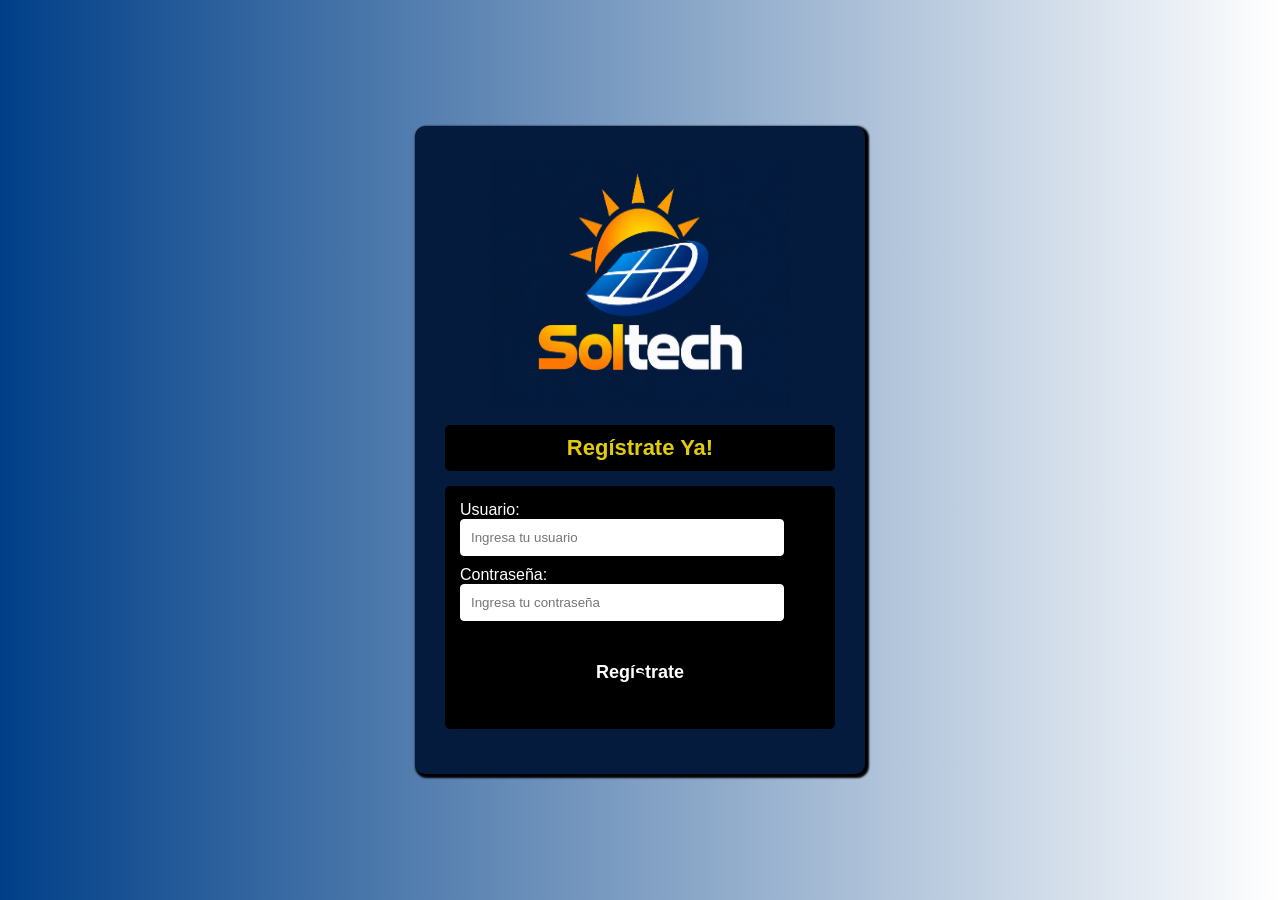
==== index.html @ 058e8386 "archivo renombrado" ====
<!DOCTYPE html>
<html lang="es">

<head>
    <meta charset="UTF-8">
    <meta name="viewport" content="width=device-width, initial-scale=1.0">
    <title>Registro</title>
    <link rel="stylesheet" href="estilos.css">
    <script src="codigo.js"></script>
</head>

<body>
    <div class="caja_principal">
        <div id="div1" class="visible">
            <div class="Caja">
                <div class="Caja2">
                    <div class="Caja2_div1">
                        <img src="img/Logo-Solari.png" alt="Logo del colegio" width="300px" height="250px">
                    </div>

                    <div class="Caja2_div2">
                        <p>Regístrate Ya!</p>
                    </div>

                    <div class="Caja2_div3">
                        <div class="campo">
                            <label for="usuario"><p>Usuario:</p></label>
                            <div class="caja_1">
                                <input type="text" id="usuario" name="usuario" placeholder="Ingresa tu usuario">
                            </div>
                        </div>

                        <div class="campo">
                            <label for="password"><p>Contraseña:</p></label>
                            <div class="caja_1">
                                <input type="password" id="password" name="password"
                                    placeholder="Ingresa tu contraseña">
                            </div>
                        </div>

                        <div class="Caja2_div4">
                            <button type="button" class="boton" onclick="mostrar('div2')"><a href="#"
                                    onclick="Inicio()"><p>Regístrate</p></a></button>
                        </div>
                    </div>
                </div>
            </div>
        </div>


        <div class="caja_principal1">
            <div id="div2" class="oculto">
                <div class="caja1">
                    <div class="Caja2">
                        <div class="Caja2_div1">
                            <img src="img/Logo-Solari.png" alt="Logo del colegio" width="300px" height="250px">
                        </div>

                        <div class="Caja2_div2">
                            <p>Iniciar Sesión</p>
                        </div>

                        <div class="Caja2_div3">
                            <div class="campo">
                                <label for="usuario_login"><p>Usuario:</p></label>
                                <div class="caja_1">
                                    <input type="text" id="usuario1" name="usuario1" placeholder="Ingresa tu usuario">
                                </div>
                            </div>

                            <div class="campo">
                                <label for="password_login"><p>Contraseña:</p></label>
                                <div class="caja_1">
                                    <input type="password" id="password1" name="password1"
                                        placeholder="Ingresa tu contraseña">
                                </div>
                            </div>

                            <div class="Caja2_div4">
                                <button class="boton" value="Ingresar" onclick="Inicio1()"><p>Iniciar Sesión</p></button>
                            </div>
                        </div>
                    </div>
                </div>
            </div>
        </div>
    </div>

    <script src="codigo.js"></script>
</body>

</html>
---- estilos.css ----
* {
    margin: 0;
    padding: 0;
    box-sizing: border-box;
}

.oculto {
    display: none !important;
}

.caja_principal1 {
    display: flex;
    justify-content: center;
    align-items: center;
}

.caja1 {
    margin: 0 !important;
}

.Caja {
    margin: 0 !important;
}

.caja_principal {
    display: flex;
    justify-content: center;
    align-items: center;
}

.caja_1 {
    text-align: center;
    margin-right: 10%;

}

body {
    display: flex;
    justify-content: center;
    align-items: center;
    min-height: 100vh;
    background: linear-gradient(to right, #003f88, #FFFFFF);
    font-family: Arial, sans-serif;
}



.Caja2 {
    width: 450px;
    background-color: #041b3e;
    box-shadow: 2px 2px 2px 2px #000000;
    border-radius: 10px;
    padding: 30px;
}


.Caja2_div1 {
    text-align: center;
    margin-bottom: 15px;
}

.Caja2_div2 {
    text-align: center;
    background-color: #000000;
    padding: 10px;
    color: #e0cb0d;
    font-size: 22px;
    font-weight: bold;
    border-radius: 5px;
    margin-bottom: 15px;
}


.Caja2_div3 {
    background-color: #000000;
    color: #e0cb0d;
    padding: 15px;
    border-radius: 5px;
    margin-bottom: 15px;
}

.Caja2_div3 .campo {
    margin-bottom: 10px;
}

.Caja2_div4 a {
    color: #ffffff;
    text-decoration: none;
}

.Caja2_div3 label {
    color: #FFFFFF;
    margin-bottom: 5px;
}

.Caja2_div3 input {
    width: 100%;
    padding: 10px;
    border: 1px solid #FFFFFF;
    border-radius: 4px;
}

.Caja2_div4 {
    color: #e0cb0d;
    text-align: center;
    background-color: #000000;
    padding: 10px;
    border-radius: 5px;
}

.Caja2_div4 a {
    color: #ffffff;
    text-align: center;
    background-color: #000000;
    padding: 10px;
    border-radius: 5px;
}



.Caja2_div4 button {
    background: transparent;
    border: none;
    color: #FFFFFF;
    font-size: 18px;
    font-weight: bold;
    width: 100%;
    border-radius: 5px;
}

@media (min-width: 2000px) {
    .Caja2 {
        width: 722px;
        padding: 60px 40px;
    }

    .Caja2_div1 {
        margin-bottom: 30px;
    }

    .Caja2_div1 img {
        width: 400px;
        height: auto;
    }

    .Caja2_div2 {
        font-size: 28px;
        padding: 18px;
        margin-bottom: 25px;
    }

    .Caja2_div3 {
        padding: 30px 20px;
        margin-bottom: 25px;
    }

    .Caja2_div3 .campo {
        margin-bottom: 20px;
    }

    .Caja2_div3 input {
        padding: 18px;
        font-size: 25px;
    }


    .Caja2_div4 {
        padding: 15px;
    }

    .Caja2_div4 button {
        font-size: 22px;
    }

    p {
        font-size: 25px;
    }

    .Caja2_div2 p {
        font-size: 40px;
    }

    .Caja2_div4 button {
        font-size: 35px;
    }
}

@media (max-width: 430px) {
    .Caja2 {
        width: 110%;
        padding: 15px;
    }

    .Caja2_div1 img {
        width: 400%;
        max-width: 200px;
        height: auto;
    }
}
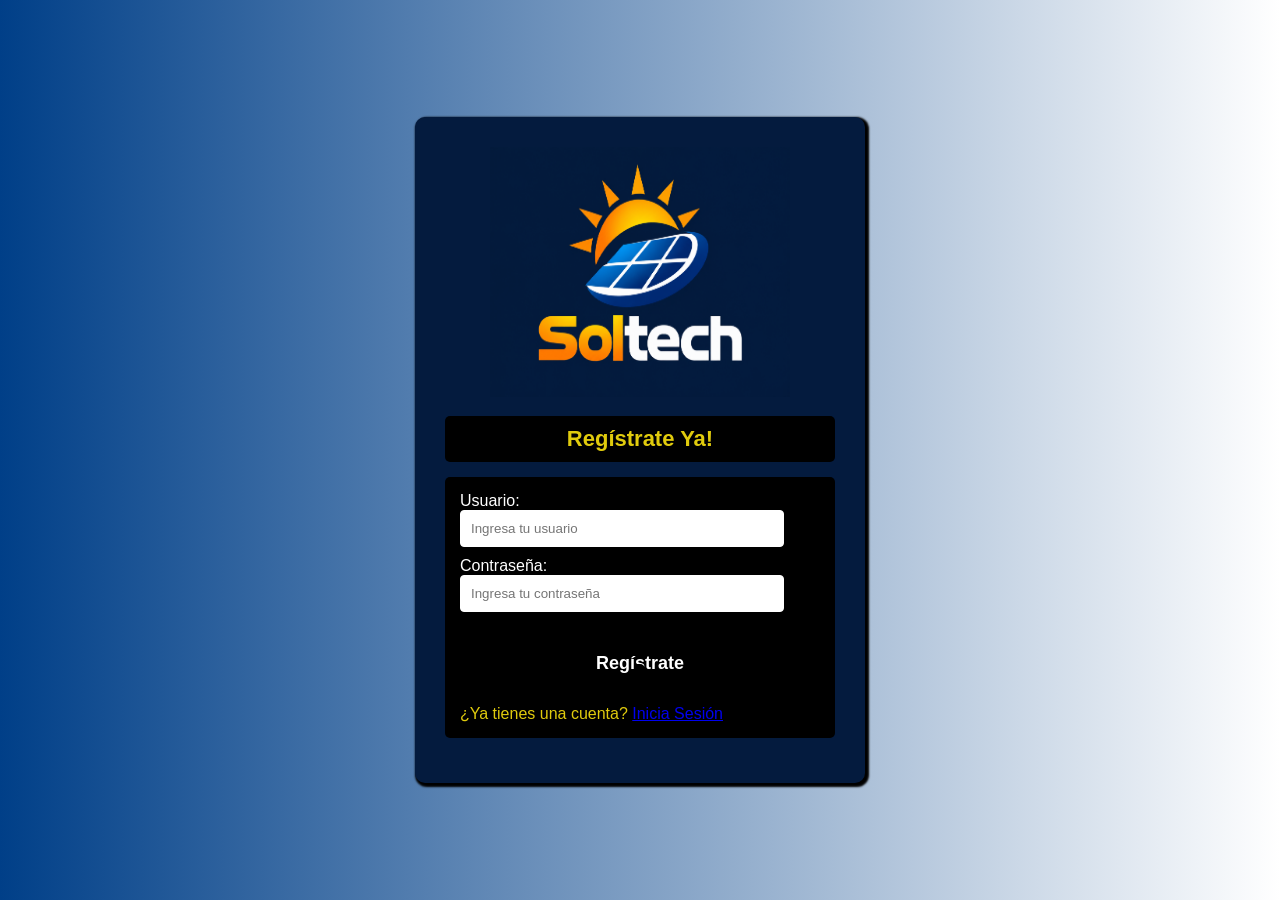
==== commit 8f4babf7: "Integración de inicio de sesion y registro" ====
--- a/index.html
+++ b/index.html
@@ -24,14 +24,18 @@
 
                     <div class="Caja2_div3">
                         <div class="campo">
-                            <label for="usuario"><p>Usuario:</p></label>
+                            <label for="usuario">
+                                <p>Usuario:</p>
+                            </label>
                             <div class="caja_1">
                                 <input type="text" id="usuario" name="usuario" placeholder="Ingresa tu usuario">
                             </div>
                         </div>
 
                         <div class="campo">
-                            <label for="password"><p>Contraseña:</p></label>
+                            <label for="password">
+                                <p>Contraseña:</p>
+                            </label>
                             <div class="caja_1">
                                 <input type="password" id="password" name="password"
                                     placeholder="Ingresa tu contraseña">
@@ -40,7 +44,12 @@
 
                         <div class="Caja2_div4">
                             <button type="button" class="boton" onclick="mostrar('div2')"><a href="#"
-                                    onclick="Inicio()"><p>Regístrate</p></a></button>
+                                    onclick="Inicio()">
+                                    <p>Regístrate</p>
+                                </a></button>
+                        </div>
+                        <div class="Caja2_div5">
+                            <p>¿Ya tienes una cuenta? <a href="#" onclick="mostrar('div2')">Inicia Sesión</a></p>
                         </div>
                     </div>
                 </div>
@@ -62,14 +71,18 @@
 
                         <div class="Caja2_div3">
                             <div class="campo">
-                                <label for="usuario_login"><p>Usuario:</p></label>
+                                <label for="usuario_login">
+                                    <p>Usuario:</p>
+                                </label>
                                 <div class="caja_1">
                                     <input type="text" id="usuario1" name="usuario1" placeholder="Ingresa tu usuario">
                                 </div>
                             </div>
 
                             <div class="campo">
-                                <label for="password_login"><p>Contraseña:</p></label>
+                                <label for="password_login">
+                                    <p>Contraseña:</p>
+                                </label>
                                 <div class="caja_1">
                                     <input type="password" id="password1" name="password1"
                                         placeholder="Ingresa tu contraseña">
@@ -77,7 +90,12 @@
                             </div>
 
                             <div class="Caja2_div4">
-                                <button class="boton" value="Ingresar" onclick="Inicio1()"><p>Iniciar Sesión</p></button>
+                                <button class="boton" value="Ingresar" onclick="Inicio1()">
+                                    <p>Iniciar Sesión</p>
+                                </button>
+                            </div>
+                            <div class="Caja2_div5">
+                                <p>¿No tienes una cuenta? <a href="#" onclick="mostrar('div1')">Regístrate</a></p>
                             </div>
                         </div>
                     </div>
--- a/estilos.css
+++ b/estilos.css
@@ -51,6 +51,7 @@
     box-shadow: 2px 2px 2px 2px #000000;
     border-radius: 10px;
     padding: 30px;
+    align-items: center;
 }
 
 
@@ -187,13 +188,20 @@
 
 @media (max-width: 430px) {
     .Caja2 {
-        width: 110%;
-        padding: 15px;
+        width: 92%;
+        max-width: 100%;
+        padding: 20px;
+        margin: 0 auto;
     }
 
     .Caja2_div1 img {
-        width: 400%;
-        max-width: 200px;
+        width: 100%;
+        max-width: 180px;
         height: auto;
     }
+
+    .Caja2_div3 input {
+        padding: 12px;
+        font-size: 16px;
+    }
 }
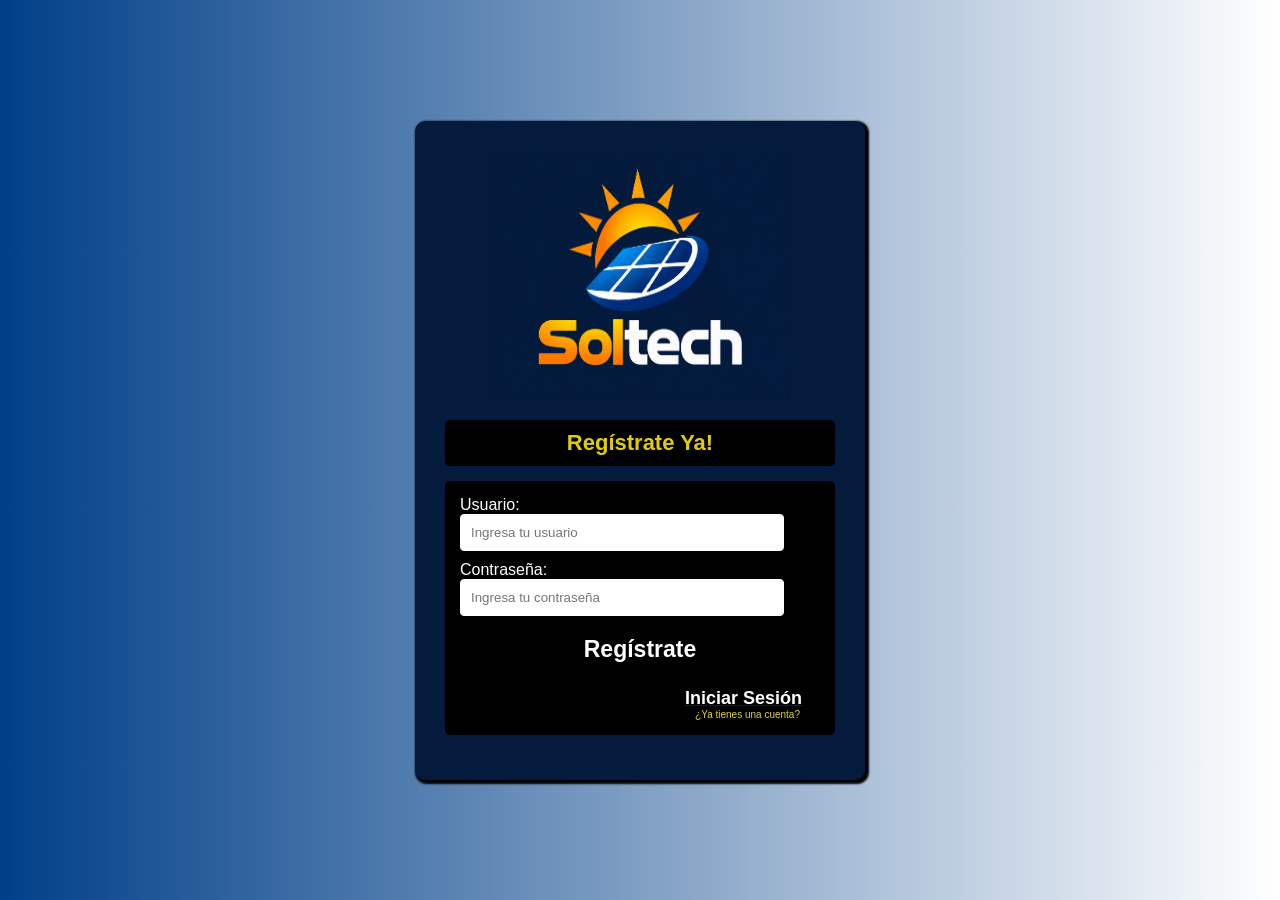
==== commit 94698844: "botones agregados" ====
--- a/index.html
+++ b/index.html
@@ -41,19 +41,22 @@
                                     placeholder="Ingresa tu contraseña">
                             </div>
                         </div>
-
                         <div class="Caja2_div4">
-                            <button type="button" class="boton" onclick="mostrar('div2')"><a href="#"
-                                    onclick="Inicio()">
-                                    <p>Regístrate</p>
-                                </a></button>
+                            <button type="button" class="boton" onclick="Inicio()">
+                                <p>Regístrate</p>
+                            </button>
                         </div>
                         <div class="Caja2_div5">
-                            <p>¿Ya tienes una cuenta? <a href="#" onclick="mostrar('div2')">Inicia Sesión</a></p>
+                            <button type="button" class="boton" onclick="mostrar('div2')"><a href="#">
+                                    <h4>Iniciar
+                                        Sesión</h4>
+                                </a></button>
+                            <p>¿Ya tienes una cuenta? </p>
                         </div>
                     </div>
                 </div>
             </div>
+
         </div>
 
 
@@ -95,7 +98,10 @@
                                 </button>
                             </div>
                             <div class="Caja2_div5">
-                                <p>¿No tienes una cuenta? <a href="#" onclick="mostrar('div1')">Regístrate</a></p>
+                                <button type="button" class="boton" onclick="mostrar('div1')"><a href="#">
+                                        <h4>Regístrate</h4>
+                                    </a></button>
+                                <p>¿No tienes una cuenta? </p>
                             </div>
                         </div>
                     </div>
--- a/estilos.css
+++ b/estilos.css
@@ -123,9 +123,42 @@
     background: transparent;
     border: none;
     color: #FFFFFF;
+    font-size: 23px;
+    font-weight: bold;
+    width: 100%;
+    border-radius: 5px;
+}
+
+.Caja2_div5 {
+    text-align: right;
+    margin-top: 15px;
+    display: block;
+
+}
+
+.Caja2_div5 p {
+    font-size: 10px;
+    text-align: right;
+    display: block;
+    margin-right: 20px;
+    color: #e2d139;
+}
+
+.Caja2_div5 h4{
+    font-size: 18px;
+    text-align: right;
+    display: block;
+    color: #FFFFFF;
+}
+
+.Caja2_div5 button {
+    margin-right: 18px;
+    align-items: right;
+    background: transparent;
+    border: none;
     font-size: 18px;
     font-weight: bold;
-    width: 100%;
+    width: 50%;
     border-radius: 5px;
 }
 
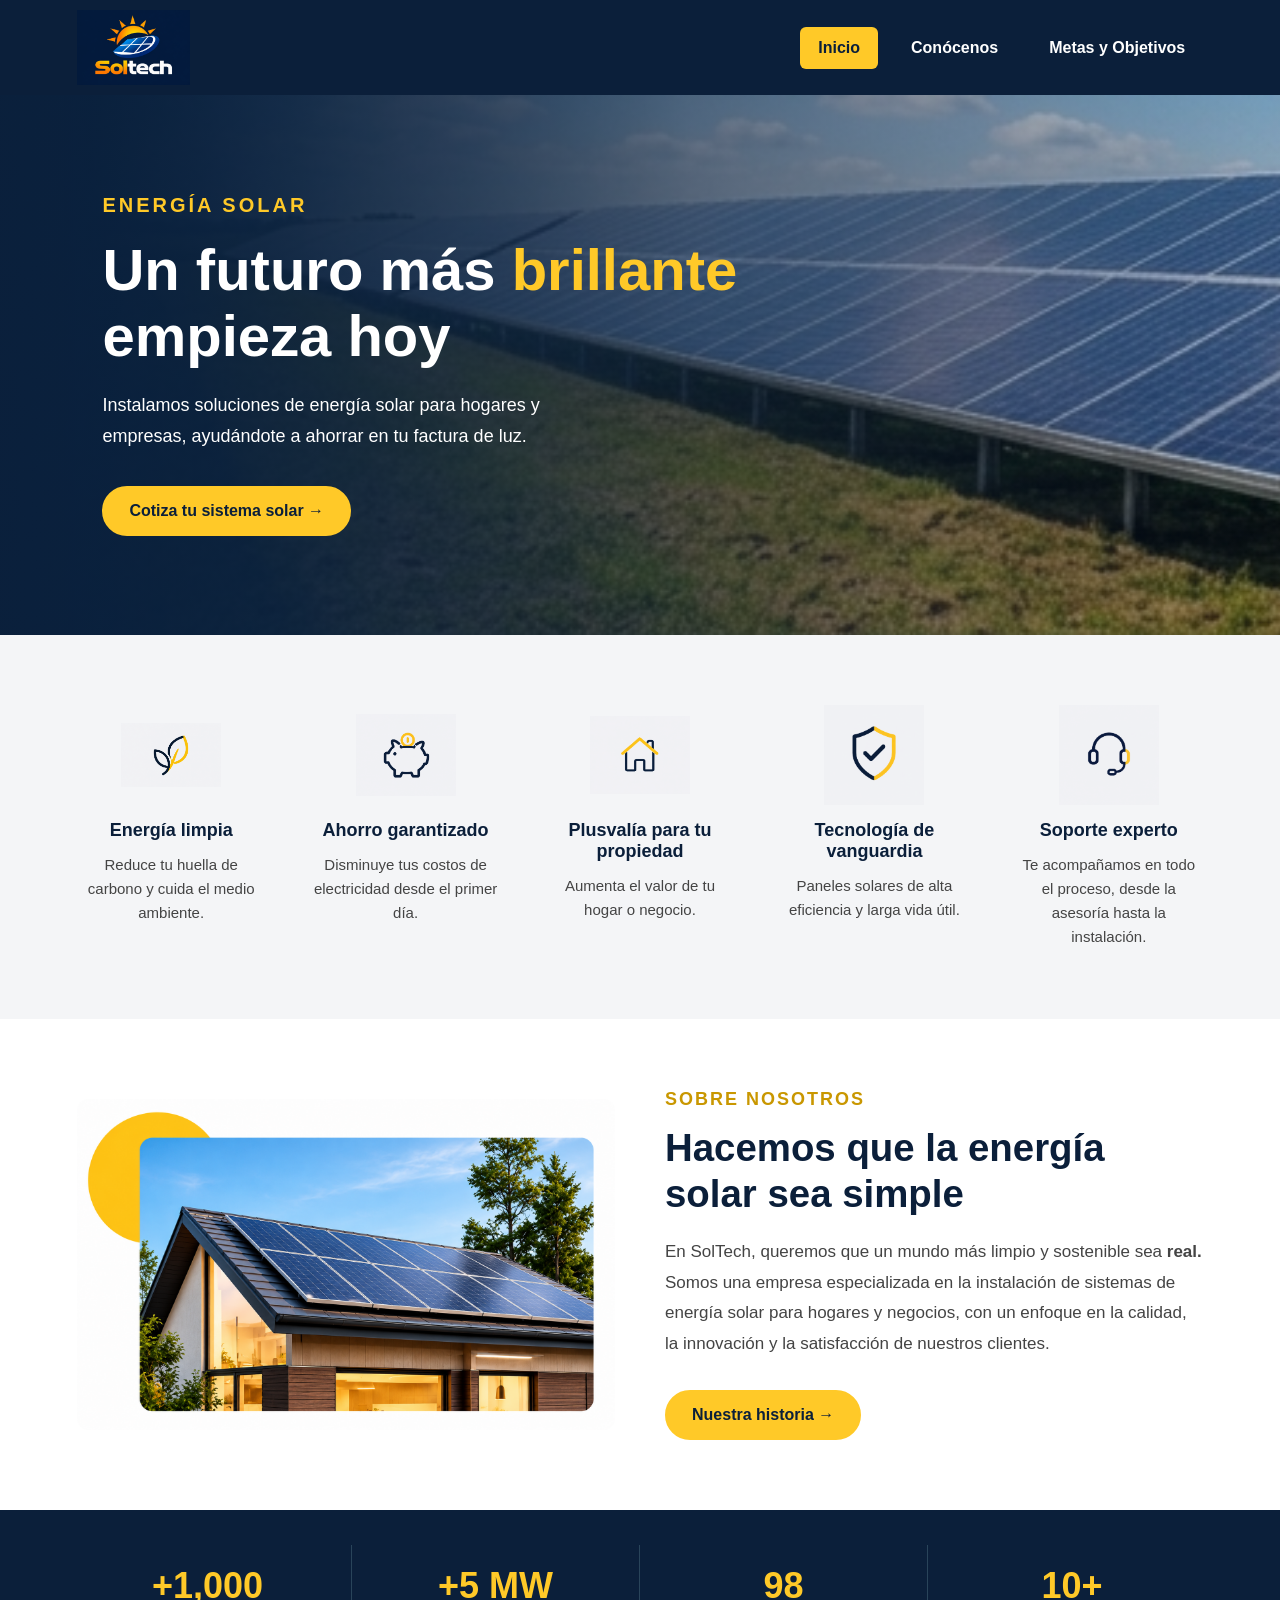
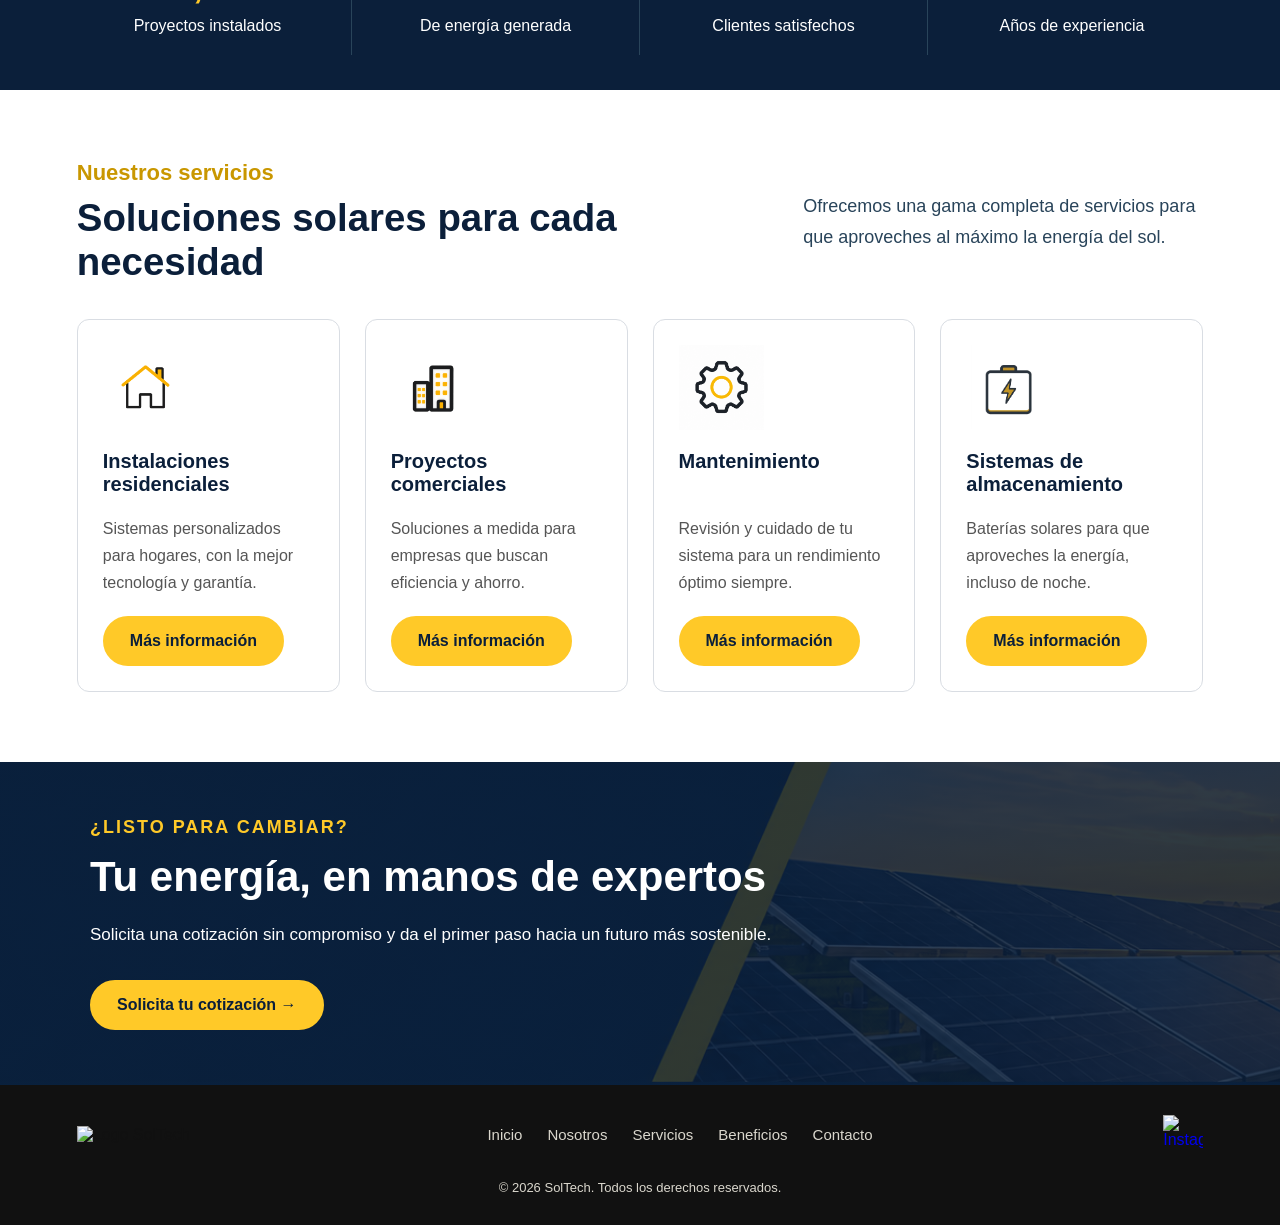
==== commit 793cba1a: "cambios4.0" ====
--- a/index.html
+++ b/index.html
@@ -1,116 +1,264 @@
+
 <!DOCTYPE html>
 <html lang="es">
 
 <head>
     <meta charset="UTF-8">
     <meta name="viewport" content="width=device-width, initial-scale=1.0">
-    <title>Registro</title>
-    <link rel="stylesheet" href="estilos.css">
-    <script src="codigo.js"></script>
+    <title>SolTech | Energía Solar</title>
+
+    <link rel="stylesheet" href="inicio.css">
 </head>
 
 <body>
-    <div class="caja_principal">
-        <div id="div1" class="visible">
-            <div class="Caja">
-                <div class="Caja2">
-                    <div class="Caja2_div1">
-                        <img src="img/Logo-Solari.png" alt="Logo del colegio" width="300px" height="250px">
-                    </div>
-
-                    <div class="Caja2_div2">
-                        <p>Regístrate Ya!</p>
-                    </div>
-
-                    <div class="Caja2_div3">
-                        <div class="campo">
-                            <label for="usuario">
-                                <p>Usuario:</p>
-                            </label>
-                            <div class="caja_1">
-                                <input type="text" id="usuario" name="usuario" placeholder="Ingresa tu usuario">
-                            </div>
-                        </div>
-
-                        <div class="campo">
-                            <label for="password">
-                                <p>Contraseña:</p>
-                            </label>
-                            <div class="caja_1">
-                                <input type="password" id="password" name="password"
-                                    placeholder="Ingresa tu contraseña">
-                            </div>
-                        </div>
-                        <div class="Caja2_div4">
-                            <button type="button" class="boton" onclick="Inicio()">
-                                <p>Regístrate</p>
-                            </button>
-                        </div>
-                        <div class="Caja2_div5">
-                            <button type="button" class="boton" onclick="mostrar('div2')"><a href="#">
-                                    <h4>Iniciar
-                                        Sesión</h4>
-                                </a></button>
-                            <p>¿Ya tienes una cuenta? </p>
-                        </div>
-                    </div>
-                </div>
+
+    <!-- NAVEGACION -->
+    <nav class="navbar">
+        <a class="logo" href="inicio.html">
+            <img src="img/Logo-Solari.png" alt="Logo SolTech">
+        </a>
+
+        <div class="nav-links">
+            <a href="inicio.html" class="activo">Inicio</a>
+            <a href="conocenos.html">Conócenos</a>
+            <a href="metas-objetivos.html">Metas y Objetivos</a>
+        </div>
+    </nav>
+
+    <!-- PORTADA PRINCIPAL -->
+    <section class="contenido">
+
+        <div class="carrusel">
+            <img src="img/panel-fondo1.png" class="activo" id="css1" alt="Paneles solares">
+            <img src="img/panel-fondo2.png" id="css2" alt="Instalación solar">
+            <img src="img/panel-fondo3.jpg" id="css3" alt="Energía solar">
+        </div>
+
+        <div class="contenido-content">
+            <h1>ENERGÍA SOLAR</h1>
+
+            <h2>
+                Un futuro más
+                <strong>brillante</strong> empieza hoy
+            </h2>
+
+            <p class="content">
+                Instalamos soluciones de energía solar para hogares y empresas,
+                ayudándote a ahorrar en tu factura de luz.
+            </p>
+
+            <a href="#" class="boton">Cotiza tu sistema solar →</a>
+        </div>
+
+    </section>
+
+    <!-- BENEFICIOS -->
+    <section class="contenedor">
+
+        <div class="centrar">
+
+            <article class="beneficio">
+                <img src="img/imagen1.png" alt="Energía limpia">
+                <h3>Energía limpia</h3>
+                <p>Reduce tu huella de carbono y cuida el medio ambiente.</p>
+            </article>
+
+            <article class="beneficio">
+                <img src="img/imagen2.png" alt="Ahorro energético">
+                <h3>Ahorro garantizado</h3>
+                <p>Disminuye tus costos de electricidad desde el primer día.</p>
+            </article>
+
+            <article class="beneficio">
+                <img src="img/imagen3.png" alt="Plusvalía">
+                <h3>Plusvalía para tu propiedad</h3>
+                <p>Aumenta el valor de tu hogar o negocio.</p>
+            </article>
+
+            <article class="beneficio">
+                <img src="img/imagen4.png" alt="Tecnología solar">
+                <h3>Tecnología de vanguardia</h3>
+                <p>Paneles solares de alta eficiencia y larga vida útil.</p>
+            </article>
+
+            <article class="beneficio">
+                <img src="img/imagen5.png" alt="Soporte experto">
+                <h3>Soporte experto</h3>
+                <p>Te acompañamos en todo el proceso, desde la asesoría hasta la instalación.</p>
+            </article>
+
+        </div>
+
+    </section>
+
+    <!-- SOBRE NOSOTROS -->
+    <section class="div1">
+
+        <div class="div1-imagen">
+            <img src="img/imagen6.png" alt="Soluciones de energía solar">
+        </div>
+
+        <div class="div1-contenido">
+            <h4>SOBRE NOSOTROS</h4>
+
+            <h2>Hacemos que la energía solar sea simple</h2>
+
+            <p>
+                En SolTech, queremos que un mundo más limpio y sostenible sea
+                <strong>real.</strong>
+                Somos una empresa especializada en la instalación de sistemas
+                de energía solar para hogares y negocios, con un enfoque en
+                la calidad, la innovación y la satisfacción de nuestros clientes.
+            </p>
+
+            <a href="conocenos.html" class="boton">Nuestra historia →</a>
+        </div>
+
+    </section>
+
+    <!-- ESTADISTICAS -->
+    <section class="card1">
+
+        <div class="centra">
+
+            <article class="card1-content">
+                <h2>+1,000</h2>
+                <p>Proyectos instalados</p>
+            </article>
+
+            <article class="card1-content">
+                <h2>+5 MW</h2>
+                <p>De energía generada</p>
+            </article>
+
+            <article class="card1-content">
+                <h2>98</h2>
+                <p>Clientes satisfechos</p>
+            </article>
+
+            <article class="card1-content">
+                <h2>10+</h2>
+                <p>Años de experiencia</p>
+            </article>
+
+        </div>
+
+    </section>
+
+    <!-- SERVICIOS -->
+    <section class="content-text">
+
+        <div class="text1-content">
+
+            <div class="text1">
+                <h2>Nuestros servicios</h2>
+                <h1>Soluciones solares para cada necesidad</h1>
             </div>
 
-        </div>
-
-
-        <div class="caja_principal1">
-            <div id="div2" class="oculto">
-                <div class="caja1">
-                    <div class="Caja2">
-                        <div class="Caja2_div1">
-                            <img src="img/Logo-Solari.png" alt="Logo del colegio" width="300px" height="250px">
-                        </div>
-
-                        <div class="Caja2_div2">
-                            <p>Iniciar Sesión</p>
-                        </div>
-
-                        <div class="Caja2_div3">
-                            <div class="campo">
-                                <label for="usuario_login">
-                                    <p>Usuario:</p>
-                                </label>
-                                <div class="caja_1">
-                                    <input type="text" id="usuario1" name="usuario1" placeholder="Ingresa tu usuario">
-                                </div>
-                            </div>
-
-                            <div class="campo">
-                                <label for="password_login">
-                                    <p>Contraseña:</p>
-                                </label>
-                                <div class="caja_1">
-                                    <input type="password" id="password1" name="password1"
-                                        placeholder="Ingresa tu contraseña">
-                                </div>
-                            </div>
-
-                            <div class="Caja2_div4">
-                                <button class="boton" value="Ingresar" onclick="Inicio1()">
-                                    <p>Iniciar Sesión</p>
-                                </button>
-                            </div>
-                            <div class="Caja2_div5">
-                                <button type="button" class="boton" onclick="mostrar('div1')"><a href="#">
-                                        <h4>Regístrate</h4>
-                                    </a></button>
-                                <p>¿No tienes una cuenta? </p>
-                            </div>
-                        </div>
-                    </div>
-                </div>
+            <div class="text2">
+                <p>
+                    Ofrecemos una gama completa de servicios para que
+                    aproveches al máximo la energía del sol.
+                </p>
             </div>
-        </div>
-    </div>
-
-    <script src="codigo.js"></script>
+
+        </div>
+
+        <div class="content-cards">
+
+            <article class="card1-cards">
+                <div class="centrador">
+                    <img src="img/icono1.png" alt="Instalaciones residenciales">
+                    <h3>Instalaciones residenciales</h3>
+                    <p>
+                        Sistemas personalizados para hogares, con la mejor
+                        tecnología y garantía.
+                    </p>
+                    <a href="#" class="boton">Más información</a>
+                </div>
+            </article>
+
+            <article class="card1-cards">
+                <div class="centrador">
+                    <img src="img/icono2.png" alt="Proyectos comerciales">
+                    <h3>Proyectos comerciales</h3>
+                    <p>
+                        Soluciones a medida para empresas que buscan
+                        eficiencia y ahorro.
+                    </p>
+                    <a href="#" class="boton">Más información</a>
+                </div>
+            </article>
+
+            <article class="card1-cards">
+                <div class="centrador">
+                    <img src="img/icono3.png" alt="Mantenimiento">
+                    <h3>Mantenimiento</h3>
+                    <p>
+                        Revisión y cuidado de tu sistema para un
+                        rendimiento óptimo siempre.
+                    </p>
+                    <a href="#" class="boton">Más información</a>
+                </div>
+            </article>
+
+            <article class="card1-cards">
+                <div class="centrador">
+                    <img src="img/icono4.png" alt="Almacenamiento solar">
+                    <h3>Sistemas de almacenamiento</h3>
+                    <p>
+                        Baterías solares para que aproveches la energía,
+                        incluso de noche.
+                    </p>
+                    <a href="#" class="boton">Más información</a>
+                </div>
+            </article>
+
+        </div>
+
+    </section>
+
+    <!-- LLAMADO A LA ACCION -->
+    <section class="contenido2">
+
+        <div class="contenido2-content">
+            <h4>¿LISTO PARA CAMBIAR?</h4>
+
+            <h1>Tu energía, en manos de expertos</h1>
+
+            <p>
+                Solicita una cotización sin compromiso y da el primer paso
+                hacia un futuro más sostenible.
+            </p>
+
+            <a href="#" class="boton">Solicita tu cotización →</a>
+        </div>
+
+    </section>
+
+    <!-- PIE DE PAGINA -->
+    <footer class="footer">
+
+        <img src="img/Logo-Solari-fondo.png" alt="Logo SolTech" width="120">
+
+        <div class="footer-text">
+            <a href="inicio.html">Inicio</a>
+            <a href="conocenos.html">Nosotros</a>
+            <a href="#servicios">Servicios</a>
+            <a href="#beneficios">Beneficios</a>
+            <a href="#contacto">Contacto</a>
+        </div>
+
+        <a href="https://www.instagram.com/solte.chgt/" target="_blank" rel="noopener noreferrer">
+            <img src="https://cdn-icons-png.flaticon.com/128/1384/1384063.png"
+                 alt="Instagram" width="40">
+        </a>
+
+        <p>© 2026 SolTech. Todos los derechos reservados.</p>
+
+    </footer>
+
+    <script src="inicio.js"></script>
+
 </body>
-
-</html>+</html>
--- a/inicio.css
+++ b/inicio.css
@@ -0,0 +1,658 @@
+
+/* =========================
+   CONFIGURACIÓN GENERAL
+========================= */
+
+* {
+    box-sizing: border-box;
+    margin: 0;
+    padding: 0;
+}
+
+html {
+    scroll-behavior: smooth;
+}
+
+body {
+    font-family: Arial, Helvetica, sans-serif;
+    font-weight: 400;
+    color: #111111;
+    background-color: #ffffff;
+    width: 100%;
+    overflow-x: hidden;
+}
+
+img {
+    max-width: 100%;
+    display: block;
+}
+
+a {
+    text-decoration: none;
+}
+
+
+/* =========================
+   NAVEGACIÓN
+========================= */
+
+.navbar {
+    width: 100%;
+    min-height: 95px;
+    padding: 10px 6%;
+    background-color: #0B1F3A;
+    display: flex;
+    align-items: center;
+    justify-content: space-between;
+    gap: 25px;
+    position: relative;
+    z-index: 10;
+}
+
+.logo img {
+    height: 75px;
+    width: auto;
+    object-fit: contain;
+}
+
+.nav-links {
+    display: flex;
+    align-items: center;
+    gap: 15px;
+}
+
+.nav-links a {
+    color: white;
+    font-size: 16px;
+    font-weight: 600;
+    padding: 12px 18px;
+    border-radius: 6px;
+    transition: 0.3s ease;
+}
+
+.nav-links a:hover,
+.nav-links a.activo {
+    color: #0B1F3A;
+    background-color: #FFC928;
+}
+
+
+/* =========================
+   PORTADA / CARRUSEL
+========================= */
+
+.contenido {
+    position: relative;
+    min-height: 540px;
+    padding: 70px 8%;
+    display: flex;
+    align-items: center;
+    overflow: hidden;
+    isolation: isolate;
+    background-color: #0B1F3A;
+}
+
+.carrusel {
+    position: absolute;
+    inset: 0;
+    z-index: -2;
+}
+
+.carrusel::after {
+    content: "";
+    position: absolute;
+    inset: 0;
+    background: linear-gradient(
+        90deg,
+        rgba(11, 31, 58, 0.92),
+        rgba(11, 31, 58, 0.65),
+        rgba(11, 31, 58, 0.25)
+    );
+}
+
+.carrusel img {
+    position: absolute;
+    inset: 0;
+    width: 100%;
+    height: 100%;
+    object-fit: cover;
+    opacity: 0;
+    transition: opacity 1s ease;
+}
+
+.carrusel img.activo {
+    opacity: 1;
+}
+
+.contenido-content {
+    position: relative;
+    z-index: 1;
+    max-width: 650px;
+    color: white;
+}
+
+.contenido-content h1 {
+    color: #FFC928;
+    font-size: 20px;
+    letter-spacing: 3px;
+    margin-bottom: 20px;
+}
+
+.contenido-content h2 {
+    color: white;
+    font-size: clamp(35px, 5vw, 58px);
+    line-height: 1.15;
+    margin-bottom: 20px;
+}
+
+.contenido-content h2 strong {
+    color: #FFC928;
+}
+
+.contenido-content .content {
+    color: white;
+    font-size: 18px;
+    line-height: 1.7;
+    max-width: 520px;
+    margin-bottom: 25px;
+}
+
+
+/* =========================
+   BOTONES
+========================= */
+
+.boton {
+    display: inline-block;
+    background-color: #FFC928;
+    color: #0B1F3A;
+    padding: 14px 25px;
+    margin-top: 10px;
+    border-radius: 30px;
+    font-weight: bold;
+    transition: all 0.3s ease;
+    border: 2px solid #FFC928;
+}
+
+.boton:hover {
+    background-color: transparent;
+    color: #FFC928;
+    transform: scale(1.04);
+}
+
+
+/* =========================
+   BENEFICIOS
+========================= */
+
+.contenedor {
+    width: 100%;
+    padding: 45px 5%;
+    background-color: #F4F5F7;
+}
+
+.centrar {
+    display: grid;
+    grid-template-columns: repeat(5, minmax(0, 1fr));
+    gap: 20px;
+    max-width: 1400px;
+    margin: 0 auto;
+}
+
+.beneficio {
+    text-align: center;
+    padding: 25px 15px;
+    border-radius: 12px;
+    transition: transform 0.3s ease;
+}
+
+.beneficio:hover {
+    transform: translateY(-5px);
+}
+
+.beneficio img {
+    width: 100px;
+    height: 100px;
+    object-fit: contain;
+    margin: 0 auto 15px;
+}
+
+.beneficio h3 {
+    color: #0B1F3A;
+    font-size: 18px;
+    margin-bottom: 12px;
+}
+
+.beneficio p {
+    color: #444444;
+    font-size: 15px;
+    line-height: 1.6;
+}
+
+
+/* =========================
+   SOBRE NOSOTROS
+========================= */
+
+.div1 {
+    display: grid;
+    grid-template-columns: 1fr 1fr;
+    align-items: center;
+    gap: 50px;
+    max-width: 1400px;
+    margin: 0 auto;
+    padding: 70px 6%;
+}
+
+.div1-imagen img {
+    width: 100%;
+    height: auto;
+    object-fit: cover;
+    border-radius: 12px;
+}
+
+.div1-contenido {
+    max-width: 600px;
+}
+
+.div1-contenido h4 {
+    color: #C99700;
+    font-size: 18px;
+    letter-spacing: 2px;
+    margin-bottom: 15px;
+}
+
+.div1-contenido h2 {
+    color: #0B1F3A;
+    font-size: clamp(28px, 3vw, 42px);
+    line-height: 1.2;
+    margin-bottom: 20px;
+}
+
+.div1-contenido p {
+    color: #444444;
+    font-size: 17px;
+    line-height: 1.8;
+    margin-bottom: 20px;
+}
+
+
+/* =========================
+   ESTADÍSTICAS
+========================= */
+
+.card1 {
+    background-color: #0B1F3A;
+    padding: 35px 5%;
+}
+
+.centra {
+    display: grid;
+    grid-template-columns: repeat(4, 1fr);
+    max-width: 1200px;
+    margin: 0 auto;
+}
+
+.card1-content {
+    text-align: center;
+    padding: 20px;
+    border-right: 1px solid #29445A;
+}
+
+.card1-content:last-child {
+    border-right: none;
+}
+
+.card1-content h2 {
+    color: #FFC928;
+    font-size: 36px;
+    margin-bottom: 10px;
+}
+
+.card1-content p {
+    color: white;
+    font-size: 16px;
+}
+
+
+/* =========================
+   SERVICIOS
+========================= */
+
+.content-text {
+    padding: 70px 6%;
+    background-color: #ffffff;
+}
+
+.text1-content {
+    display: flex;
+    justify-content: space-between;
+    align-items: center;
+    gap: 40px;
+    max-width: 1400px;
+    margin: 0 auto 35px;
+}
+
+.text1 h2 {
+    color: #C99700;
+    font-size: 22px;
+    margin-bottom: 10px;
+}
+
+.text1 h1 {
+    color: #0B1F3A;
+    font-size: clamp(28px, 3vw, 40px);
+}
+
+.text2 {
+    max-width: 400px;
+    color: #29445A;
+    font-size: 18px;
+    line-height: 1.7;
+}
+
+.content-cards {
+    display: grid;
+    grid-template-columns: repeat(4, minmax(0, 1fr));
+    gap: 25px;
+    max-width: 1400px;
+    margin: 0 auto;
+}
+
+.card1-cards {
+    border: 1px solid #D9DDE3;
+    border-radius: 12px;
+    background-color: white;
+    padding: 25px;
+    min-width: 0;
+    display: flex;
+    transition: all 0.3s ease;
+}
+
+.card1-cards:hover {
+    transform: translateY(-6px);
+    box-shadow: 0 10px 25px rgba(11, 31, 58, 0.12);
+    border-color: #FFC928;
+}
+
+.centrador {
+    display: flex;
+    flex-direction: column;
+    align-items: flex-start;
+    width: 100%;
+}
+
+.centrador img {
+    width: 85px;
+    height: 85px;
+    object-fit: contain;
+    margin-bottom: 20px;
+}
+
+.centrador h3 {
+    color: #0B1F3A;
+    font-size: 20px;
+    min-height: 50px;
+    margin-bottom: 15px;
+}
+
+.centrador p {
+    color: #555555;
+    line-height: 1.7;
+    margin-bottom: 20px;
+}
+
+.centrador .boton {
+    margin-top: auto;
+}
+
+#img1 {
+    width: 75px;
+}
+
+
+/* =========================
+   COTIZACIÓN / LLAMADO A LA ACCIÓN
+========================= */
+
+.contenido2 {
+    background-color: #0B1F3A;
+    background-image:
+        linear-gradient(rgba(11, 31, 58, 0.85), rgba(11, 31, 58, 0.85)),
+        url("img/icono.png");
+    background-size: cover;
+    background-position: center;
+    background-repeat: no-repeat;
+    padding: 55px 6%;
+}
+
+.contenido2-content {
+    max-width: 1100px;
+    margin: 0 auto;
+}
+
+.contenido2 h4 {
+    color: #FFC928;
+    font-size: 18px;
+    letter-spacing: 2px;
+    margin-bottom: 15px;
+}
+
+.contenido2 h1 {
+    color: white;
+    font-size: clamp(28px, 4vw, 42px);
+    margin-bottom: 20px;
+}
+
+.contenido2 p {
+    color: white;
+    font-size: 17px;
+    line-height: 1.7;
+    margin-bottom: 20px;
+}
+
+
+/* =========================
+   PIE DE PÁGINA
+========================= */
+
+.footer {
+    display: flex;
+    flex-wrap: wrap;
+    align-items: center;
+    justify-content: space-between;
+    gap: 25px;
+    background-color: #111111;
+    padding: 30px 6%;
+}
+
+.footer > img {
+    width: 120px;
+    height: auto;
+}
+
+.footer-text {
+    display: flex;
+    flex-wrap: wrap;
+    align-items: center;
+    justify-content: center;
+    gap: 25px;
+}
+
+.footer-text a {
+    color: #DAD7CD;
+    font-size: 15px;
+    transition: color 0.3s ease;
+}
+
+.footer-text a:hover {
+    color: #FFC928;
+}
+
+.footer > a img {
+    width: 40px;
+    height: 40px;
+    object-fit: contain;
+}
+
+.footer p {
+    color: #DAD7CD;
+    font-size: 13px;
+    text-align: center;
+    width: 100%;
+}
+
+
+/* =========================
+   TABLETS
+========================= */
+
+@media screen and (max-width: 1000px) {
+
+    .centrar {
+        grid-template-columns: repeat(3, minmax(0, 1fr));
+    }
+
+    .content-cards {
+        grid-template-columns: repeat(2, minmax(0, 1fr));
+    }
+
+    .div1 {
+        gap: 30px;
+    }
+
+    .footer {
+        justify-content: center;
+    }
+}
+
+
+/* =========================
+   CELULARES
+========================= */
+
+@media screen and (max-width: 650px) {
+
+    .navbar {
+        flex-direction: column;
+        justify-content: center;
+        gap: 10px;
+        padding: 15px;
+    }
+
+    .logo img {
+        height: 60px;
+    }
+
+    .nav-links {
+        flex-wrap: wrap;
+        justify-content: center;
+        gap: 5px;
+    }
+
+    .nav-links a {
+        font-size: 13px;
+        padding: 9px 10px;
+    }
+
+    .contenido {
+        min-height: 450px;
+        padding: 35px 20px;
+    }
+
+    .contenido-content h1 {
+        font-size: 16px;
+    }
+
+    .contenido-content h2 {
+        font-size: 34px;
+    }
+
+    .contenido-content .content {
+        font-size: 16px;
+    }
+
+    .contenedor {
+        padding: 25px 15px;
+    }
+
+    .centrar {
+        grid-template-columns: 1fr;
+        gap: 10px;
+    }
+
+    .beneficio {
+        padding: 20px 10px;
+    }
+
+    .beneficio img {
+        width: 80px;
+        height: 80px;
+    }
+
+    .div1 {
+        grid-template-columns: 1fr;
+        padding: 35px 20px;
+    }
+
+    .div1-contenido h2 {
+        font-size: 29px;
+    }
+
+    .div1-contenido p {
+        font-size: 15px;
+    }
+
+    .centra {
+        grid-template-columns: repeat(2, 1fr);
+    }
+
+    .card1-content {
+        border-right: none;
+        border-bottom: 1px solid #29445A;
+    }
+
+    .card1-content h2 {
+        font-size: 28px;
+    }
+
+    .text1-content {
+        flex-direction: column;
+        align-items: flex-start;
+        gap: 15px;
+    }
+
+    .text1 h1 {
+        font-size: 28px;
+    }
+
+    .text2 {
+        font-size: 16px;
+    }
+
+    .content-text {
+        padding: 35px 20px;
+    }
+
+    .content-cards {
+        grid-template-columns: 1fr;
+    }
+
+    .contenido2 {
+        padding: 35px 20px;
+    }
+
+    .contenido2 h1 {
+        font-size: 29px;
+    }
+
+    .footer {
+        flex-direction: column;
+        text-align: center;
+    }
+
+    .footer-text {
+        flex-direction: column;
+        gap: 15px;
+    }
+}
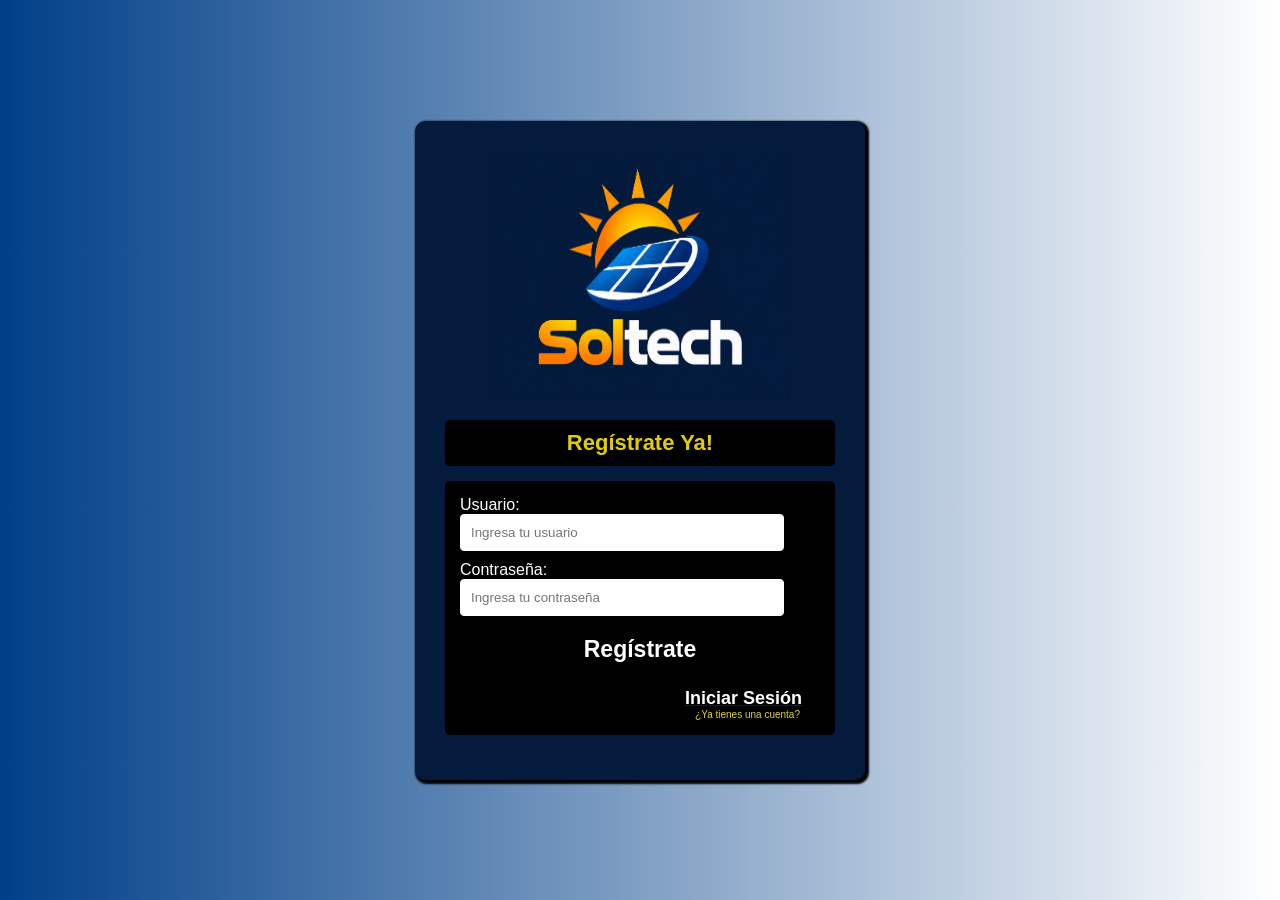
==== commit bbf9df5d: "cambios 5.0" ====
--- a/index.html
+++ b/index.html
@@ -1,264 +1,116 @@
-
 <!DOCTYPE html>
 <html lang="es">
 
 <head>
     <meta charset="UTF-8">
     <meta name="viewport" content="width=device-width, initial-scale=1.0">
-    <title>SolTech | Energía Solar</title>
-
-    <link rel="stylesheet" href="inicio.css">
+    <title>Registro</title>
+    <link rel="stylesheet" href="estilos.css">
+    <script src="codigo.js"></script>
 </head>
 
 <body>
+    <div class="caja_principal">
+        <div id="div1" class="visible">
+            <div class="Caja">
+                <div class="Caja2">
+                    <div class="Caja2_div1">
+                        <img src="img/Logo-Solari.png" alt="Logo del colegio" width="300px" height="250px">
+                    </div>
 
-    <!-- NAVEGACION -->
-    <nav class="navbar">
-        <a class="logo" href="inicio.html">
-            <img src="img/Logo-Solari.png" alt="Logo SolTech">
-        </a>
+                    <div class="Caja2_div2">
+                        <p>Regístrate Ya!</p>
+                    </div>
 
-        <div class="nav-links">
-            <a href="inicio.html" class="activo">Inicio</a>
-            <a href="conocenos.html">Conócenos</a>
-            <a href="metas-objetivos.html">Metas y Objetivos</a>
-        </div>
-    </nav>
+                    <div class="Caja2_div3">
+                        <div class="campo">
+                            <label for="usuario">
+                                <p>Usuario:</p>
+                            </label>
+                            <div class="caja_1">
+                                <input type="text" id="usuario" name="usuario" placeholder="Ingresa tu usuario">
+                            </div>
+                        </div>
 
-    <!-- PORTADA PRINCIPAL -->
-    <section class="contenido">
-
-        <div class="carrusel">
-            <img src="img/panel-fondo1.png" class="activo" id="css1" alt="Paneles solares">
-            <img src="img/panel-fondo2.png" id="css2" alt="Instalación solar">
-            <img src="img/panel-fondo3.jpg" id="css3" alt="Energía solar">
-        </div>
-
-        <div class="contenido-content">
-            <h1>ENERGÍA SOLAR</h1>
-
-            <h2>
-                Un futuro más
-                <strong>brillante</strong> empieza hoy
-            </h2>
-
-            <p class="content">
-                Instalamos soluciones de energía solar para hogares y empresas,
-                ayudándote a ahorrar en tu factura de luz.
-            </p>
-
-            <a href="#" class="boton">Cotiza tu sistema solar →</a>
-        </div>
-
-    </section>
-
-    <!-- BENEFICIOS -->
-    <section class="contenedor">
-
-        <div class="centrar">
-
-            <article class="beneficio">
-                <img src="img/imagen1.png" alt="Energía limpia">
-                <h3>Energía limpia</h3>
-                <p>Reduce tu huella de carbono y cuida el medio ambiente.</p>
-            </article>
-
-            <article class="beneficio">
-                <img src="img/imagen2.png" alt="Ahorro energético">
-                <h3>Ahorro garantizado</h3>
-                <p>Disminuye tus costos de electricidad desde el primer día.</p>
-            </article>
-
-            <article class="beneficio">
-                <img src="img/imagen3.png" alt="Plusvalía">
-                <h3>Plusvalía para tu propiedad</h3>
-                <p>Aumenta el valor de tu hogar o negocio.</p>
-            </article>
-
-            <article class="beneficio">
-                <img src="img/imagen4.png" alt="Tecnología solar">
-                <h3>Tecnología de vanguardia</h3>
-                <p>Paneles solares de alta eficiencia y larga vida útil.</p>
-            </article>
-
-            <article class="beneficio">
-                <img src="img/imagen5.png" alt="Soporte experto">
-                <h3>Soporte experto</h3>
-                <p>Te acompañamos en todo el proceso, desde la asesoría hasta la instalación.</p>
-            </article>
-
-        </div>
-
-    </section>
-
-    <!-- SOBRE NOSOTROS -->
-    <section class="div1">
-
-        <div class="div1-imagen">
-            <img src="img/imagen6.png" alt="Soluciones de energía solar">
-        </div>
-
-        <div class="div1-contenido">
-            <h4>SOBRE NOSOTROS</h4>
-
-            <h2>Hacemos que la energía solar sea simple</h2>
-
-            <p>
-                En SolTech, queremos que un mundo más limpio y sostenible sea
-                <strong>real.</strong>
-                Somos una empresa especializada en la instalación de sistemas
-                de energía solar para hogares y negocios, con un enfoque en
-                la calidad, la innovación y la satisfacción de nuestros clientes.
-            </p>
-
-            <a href="conocenos.html" class="boton">Nuestra historia →</a>
-        </div>
-
-    </section>
-
-    <!-- ESTADISTICAS -->
-    <section class="card1">
-
-        <div class="centra">
-
-            <article class="card1-content">
-                <h2>+1,000</h2>
-                <p>Proyectos instalados</p>
-            </article>
-
-            <article class="card1-content">
-                <h2>+5 MW</h2>
-                <p>De energía generada</p>
-            </article>
-
-            <article class="card1-content">
-                <h2>98</h2>
-                <p>Clientes satisfechos</p>
-            </article>
-
-            <article class="card1-content">
-                <h2>10+</h2>
-                <p>Años de experiencia</p>
-            </article>
-
-        </div>
-
-    </section>
-
-    <!-- SERVICIOS -->
-    <section class="content-text">
-
-        <div class="text1-content">
-
-            <div class="text1">
-                <h2>Nuestros servicios</h2>
-                <h1>Soluciones solares para cada necesidad</h1>
-            </div>
-
-            <div class="text2">
-                <p>
-                    Ofrecemos una gama completa de servicios para que
-                    aproveches al máximo la energía del sol.
-                </p>
+                        <div class="campo">
+                            <label for="password">
+                                <p>Contraseña:</p>
+                            </label>
+                            <div class="caja_1">
+                                <input type="password" id="password" name="password"
+                                    placeholder="Ingresa tu contraseña">
+                            </div>
+                        </div>
+                        <div class="Caja2_div4">
+                            <button type="button" class="boton" onclick="Inicio()">
+                                <p>Regístrate</p>
+                            </button>
+                        </div>
+                        <div class="Caja2_div5">
+                            <button type="button" class="boton" onclick="mostrar('div2')"><a href="#">
+                                    <h4>Iniciar
+                                        Sesión</h4>
+                                </a></button>
+                            <p>¿Ya tienes una cuenta? </p>
+                        </div>
+                    </div>
+                </div>
             </div>
 
         </div>
 
-        <div class="content-cards">
 
-            <article class="card1-cards">
-                <div class="centrador">
-                    <img src="img/icono1.png" alt="Instalaciones residenciales">
-                    <h3>Instalaciones residenciales</h3>
-                    <p>
-                        Sistemas personalizados para hogares, con la mejor
-                        tecnología y garantía.
-                    </p>
-                    <a href="#" class="boton">Más información</a>
+        <div class="caja_principal1">
+            <div id="div2" class="oculto">
+                <div class="caja1">
+                    <div class="Caja2">
+                        <div class="Caja2_div1">
+                            <img src="img/Logo-Solari.png" alt="Logo del colegio" width="300px" height="250px">
+                        </div>
+
+                        <div class="Caja2_div2">
+                            <p>Iniciar Sesión</p>
+                        </div>
+
+                        <div class="Caja2_div3">
+                            <div class="campo">
+                                <label for="usuario_login">
+                                    <p>Usuario:</p>
+                                </label>
+                                <div class="caja_1">
+                                    <input type="text" id="usuario1" name="usuario1" placeholder="Ingresa tu usuario">
+                                </div>
+                            </div>
+
+                            <div class="campo">
+                                <label for="password_login">
+                                    <p>Contraseña:</p>
+                                </label>
+                                <div class="caja_1">
+                                    <input type="password" id="password1" name="password1"
+                                        placeholder="Ingresa tu contraseña">
+                                </div>
+                            </div>
+
+                            <div class="Caja2_div4">
+                                <button class="boton" value="Ingresar" onclick="Inicio1()">
+                                    <p>Iniciar Sesión</p>
+                                </button>
+                            </div>
+                            <div class="Caja2_div5">
+                                <button type="button" class="boton" onclick="mostrar('div1')"><a href="#">
+                                        <h4>Regístrate</h4>
+                                    </a></button>
+                                <p>¿No tienes una cuenta? </p>
+                            </div>
+                        </div>
+                    </div>
                 </div>
-            </article>
+            </div>
+        </div>
+    </div>
 
-            <article class="card1-cards">
-                <div class="centrador">
-                    <img src="img/icono2.png" alt="Proyectos comerciales">
-                    <h3>Proyectos comerciales</h3>
-                    <p>
-                        Soluciones a medida para empresas que buscan
-                        eficiencia y ahorro.
-                    </p>
-                    <a href="#" class="boton">Más información</a>
-                </div>
-            </article>
+    <script src="codigo.js"></script>
+</body>
 
-            <article class="card1-cards">
-                <div class="centrador">
-                    <img src="img/icono3.png" alt="Mantenimiento">
-                    <h3>Mantenimiento</h3>
-                    <p>
-                        Revisión y cuidado de tu sistema para un
-                        rendimiento óptimo siempre.
-                    </p>
-                    <a href="#" class="boton">Más información</a>
-                </div>
-            </article>
-
-            <article class="card1-cards">
-                <div class="centrador">
-                    <img src="img/icono4.png" alt="Almacenamiento solar">
-                    <h3>Sistemas de almacenamiento</h3>
-                    <p>
-                        Baterías solares para que aproveches la energía,
-                        incluso de noche.
-                    </p>
-                    <a href="#" class="boton">Más información</a>
-                </div>
-            </article>
-
-        </div>
-
-    </section>
-
-    <!-- LLAMADO A LA ACCION -->
-    <section class="contenido2">
-
-        <div class="contenido2-content">
-            <h4>¿LISTO PARA CAMBIAR?</h4>
-
-            <h1>Tu energía, en manos de expertos</h1>
-
-            <p>
-                Solicita una cotización sin compromiso y da el primer paso
-                hacia un futuro más sostenible.
-            </p>
-
-            <a href="#" class="boton">Solicita tu cotización →</a>
-        </div>
-
-    </section>
-
-    <!-- PIE DE PAGINA -->
-    <footer class="footer">
-
-        <img src="img/Logo-Solari-fondo.png" alt="Logo SolTech" width="120">
-
-        <div class="footer-text">
-            <a href="inicio.html">Inicio</a>
-            <a href="conocenos.html">Nosotros</a>
-            <a href="#servicios">Servicios</a>
-            <a href="#beneficios">Beneficios</a>
-            <a href="#contacto">Contacto</a>
-        </div>
-
-        <a href="https://www.instagram.com/solte.chgt/" target="_blank" rel="noopener noreferrer">
-            <img src="https://cdn-icons-png.flaticon.com/128/1384/1384063.png"
-                 alt="Instagram" width="40">
-        </a>
-
-        <p>© 2026 SolTech. Todos los derechos reservados.</p>
-
-    </footer>
-
-    <script src="inicio.js"></script>
-
-</body>
-</html>
+</html>
--- a/estilos.css
+++ b/estilos.css
@@ -0,0 +1,240 @@
+* {
+    margin: 0;
+    padding: 0;
+    box-sizing: border-box;
+}
+
+.oculto {
+    display: none !important;
+}
+
+.caja_principal1 {
+    display: flex;
+    justify-content: center;
+    align-items: center;
+}
+
+.caja1 {
+    margin: 0 !important;
+}
+
+.Caja {
+    margin: 0 !important;
+}
+
+.caja_principal {
+    display: flex;
+    justify-content: center;
+    align-items: center;
+}
+
+.caja_1 {
+    text-align: center;
+    margin-right: 10%;
+
+}
+
+body {
+    display: flex;
+    justify-content: center;
+    align-items: center;
+    min-height: 100vh;
+    background: linear-gradient(to right, #003f88, #FFFFFF);
+    font-family: Arial, sans-serif;
+}
+
+
+
+.Caja2 {
+    width: 450px;
+    background-color: #041b3e;
+    box-shadow: 2px 2px 2px 2px #000000;
+    border-radius: 10px;
+    padding: 30px;
+    align-items: center;
+}
+
+
+.Caja2_div1 {
+    text-align: center;
+    margin-bottom: 15px;
+}
+
+.Caja2_div2 {
+    text-align: center;
+    background-color: #000000;
+    padding: 10px;
+    color: #e0cb0d;
+    font-size: 22px;
+    font-weight: bold;
+    border-radius: 5px;
+    margin-bottom: 15px;
+}
+
+
+.Caja2_div3 {
+    background-color: #000000;
+    color: #e0cb0d;
+    padding: 15px;
+    border-radius: 5px;
+    margin-bottom: 15px;
+}
+
+.Caja2_div3 .campo {
+    margin-bottom: 10px;
+}
+
+.Caja2_div4 a {
+    color: #ffffff;
+    text-decoration: none;
+}
+
+.Caja2_div3 label {
+    color: #FFFFFF;
+    margin-bottom: 5px;
+}
+
+.Caja2_div3 input {
+    width: 100%;
+    padding: 10px;
+    border: 1px solid #FFFFFF;
+    border-radius: 4px;
+}
+
+.Caja2_div4 {
+    color: #e0cb0d;
+    text-align: center;
+    background-color: #000000;
+    padding: 10px;
+    border-radius: 5px;
+}
+
+.Caja2_div4 a {
+    color: #ffffff;
+    text-align: center;
+    background-color: #000000;
+    padding: 10px;
+    border-radius: 5px;
+}
+
+
+
+.Caja2_div4 button {
+    background: transparent;
+    border: none;
+    color: #FFFFFF;
+    font-size: 23px;
+    font-weight: bold;
+    width: 100%;
+    border-radius: 5px;
+}
+
+.Caja2_div5 {
+    text-align: right;
+    margin-top: 15px;
+    display: block;
+
+}
+
+.Caja2_div5 p {
+    font-size: 10px;
+    text-align: right;
+    display: block;
+    margin-right: 20px;
+    color: #e2d139;
+}
+
+.Caja2_div5 h4{
+    font-size: 18px;
+    text-align: right;
+    display: block;
+    color: #FFFFFF;
+}
+
+.Caja2_div5 button {
+    margin-right: 18px;
+    align-items: right;
+    background: transparent;
+    border: none;
+    font-size: 18px;
+    font-weight: bold;
+    width: 50%;
+    border-radius: 5px;
+}
+
+@media (min-width: 2000px) {
+    .Caja2 {
+        width: 722px;
+        padding: 60px 40px;
+    }
+
+    .Caja2_div1 {
+        margin-bottom: 30px;
+    }
+
+    .Caja2_div1 img {
+        width: 400px;
+        height: auto;
+    }
+
+    .Caja2_div2 {
+        font-size: 28px;
+        padding: 18px;
+        margin-bottom: 25px;
+    }
+
+    .Caja2_div3 {
+        padding: 30px 20px;
+        margin-bottom: 25px;
+    }
+
+    .Caja2_div3 .campo {
+        margin-bottom: 20px;
+    }
+
+    .Caja2_div3 input {
+        padding: 18px;
+        font-size: 25px;
+    }
+
+
+    .Caja2_div4 {
+        padding: 15px;
+    }
+
+    .Caja2_div4 button {
+        font-size: 22px;
+    }
+
+    p {
+        font-size: 25px;
+    }
+
+    .Caja2_div2 p {
+        font-size: 40px;
+    }
+
+    .Caja2_div4 button {
+        font-size: 35px;
+    }
+}
+
+@media (max-width: 430px) {
+    .Caja2 {
+        width: 92%;
+        max-width: 100%;
+        padding: 20px;
+        margin: 0 auto;
+    }
+
+    .Caja2_div1 img {
+        width: 100%;
+        max-width: 180px;
+        height: auto;
+    }
+
+    .Caja2_div3 input {
+        padding: 12px;
+        font-size: 16px;
+    }
+}
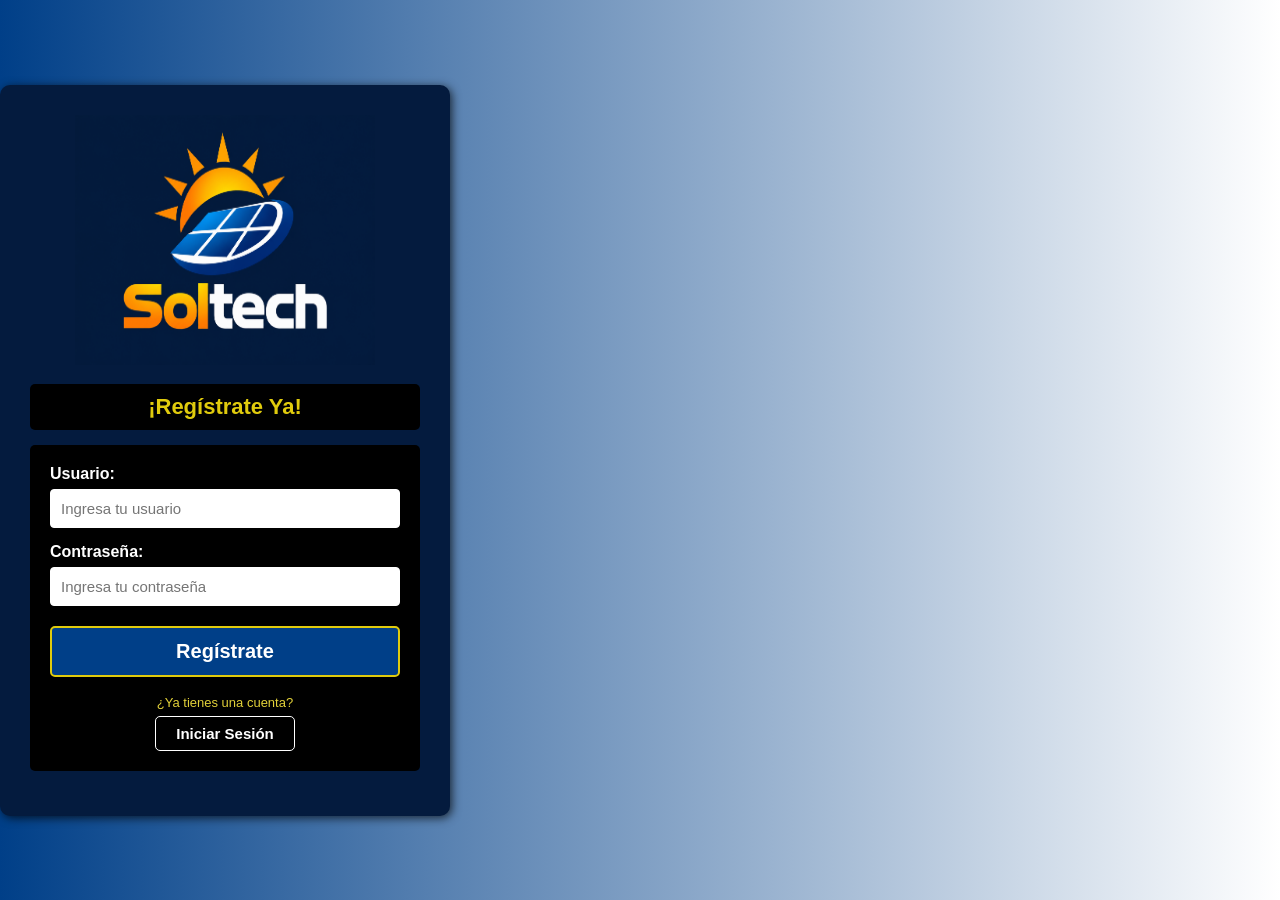
==== commit 7fed6c1e: "cambio de errores" ====
--- a/index.html
+++ b/index.html
@@ -4,68 +4,59 @@
 <head>
     <meta charset="UTF-8">
     <meta name="viewport" content="width=device-width, initial-scale=1.0">
-    <title>Registro</title>
+    <title>Registro e Inicio de Sesión</title>
     <link rel="stylesheet" href="estilos.css">
-    <script src="codigo.js"></script>
 </head>
 
 <body>
     <div class="caja_principal">
+        <!-- SECCIÓN REGISTRO -->
         <div id="div1" class="visible">
             <div class="Caja">
                 <div class="Caja2">
                     <div class="Caja2_div1">
-                        <img src="img/Logo-Solari.png" alt="Logo del colegio" width="300px" height="250px">
+                        <img src="img/Logo-Solari.png" alt="Logo del colegio" width="300" height="250">
                     </div>
 
                     <div class="Caja2_div2">
-                        <p>Regístrate Ya!</p>
+                        <p>¡Regístrate Ya!</p>
                     </div>
 
                     <div class="Caja2_div3">
                         <div class="campo">
-                            <label for="usuario">
-                                <p>Usuario:</p>
-                            </label>
+                            <label for="usuario">Usuario:</label>
                             <div class="caja_1">
                                 <input type="text" id="usuario" name="usuario" placeholder="Ingresa tu usuario">
                             </div>
                         </div>
 
                         <div class="campo">
-                            <label for="password">
-                                <p>Contraseña:</p>
-                            </label>
+                            <label for="password">Contraseña:</label>
                             <div class="caja_1">
-                                <input type="password" id="password" name="password"
-                                    placeholder="Ingresa tu contraseña">
+                                <input type="password" id="password" name="password" placeholder="Ingresa tu contraseña">
                             </div>
                         </div>
+
                         <div class="Caja2_div4">
-                            <button type="button" class="boton" onclick="Inicio()">
-                                <p>Regístrate</p>
-                            </button>
+                            <button type="button" class="boton" onclick="Inicio()">Regístrate</button>
                         </div>
+
                         <div class="Caja2_div5">
-                            <button type="button" class="boton" onclick="mostrar('div2')"><a href="#">
-                                    <h4>Iniciar
-                                        Sesión</h4>
-                                </a></button>
-                            <p>¿Ya tienes una cuenta? </p>
+                            <p>¿Ya tienes una cuenta?</p>
+                            <button type="button" class="boton boton-secundario" onclick="mostrar('div2')">Iniciar Sesión</button>
                         </div>
                     </div>
                 </div>
             </div>
-
         </div>
 
-
+        <!-- SECCIÓN INICIO DE SESIÓN -->
         <div class="caja_principal1">
             <div id="div2" class="oculto">
                 <div class="caja1">
                     <div class="Caja2">
                         <div class="Caja2_div1">
-                            <img src="img/Logo-Solari.png" alt="Logo del colegio" width="300px" height="250px">
+                            <img src="img/Logo-Solari.png" alt="Logo del colegio" width="300" height="250">
                         </div>
 
                         <div class="Caja2_div2">
@@ -74,34 +65,26 @@
 
                         <div class="Caja2_div3">
                             <div class="campo">
-                                <label for="usuario_login">
-                                    <p>Usuario:</p>
-                                </label>
+                                <label for="usuario1">Usuario:</label>
                                 <div class="caja_1">
                                     <input type="text" id="usuario1" name="usuario1" placeholder="Ingresa tu usuario">
                                 </div>
                             </div>
 
                             <div class="campo">
-                                <label for="password_login">
-                                    <p>Contraseña:</p>
-                                </label>
+                                <label for="password1">Contraseña:</label>
                                 <div class="caja_1">
-                                    <input type="password" id="password1" name="password1"
-                                        placeholder="Ingresa tu contraseña">
+                                    <input type="password" id="password1" name="password1" placeholder="Ingresa tu contraseña">
                                 </div>
                             </div>
 
                             <div class="Caja2_div4">
-                                <button class="boton" value="Ingresar" onclick="Inicio1()">
-                                    <p>Iniciar Sesión</p>
-                                </button>
+                                <button type="button" class="boton" onclick="Inicio1()">Iniciar Sesión</button>
                             </div>
+
                             <div class="Caja2_div5">
-                                <button type="button" class="boton" onclick="mostrar('div1')"><a href="#">
-                                        <h4>Regístrate</h4>
-                                    </a></button>
-                                <p>¿No tienes una cuenta? </p>
+                                <p>¿No tienes una cuenta?</p>
+                                <button type="button" class="boton boton-secundario" onclick="mostrar('div1')">Regístrate</button>
                             </div>
                         </div>
                     </div>
--- a/estilos.css
+++ b/estilos.css
@@ -8,30 +8,26 @@
     display: none !important;
 }
 
+.caja_principal,
 .caja_principal1 {
     display: flex;
     justify-content: center;
     align-items: center;
-}
-
-.caja1 {
-    margin: 0 !important;
-}
-
+    width: 100%;
+}
+
+.caja1,
 .Caja {
     margin: 0 !important;
-}
-
-.caja_principal {
-    display: flex;
-    justify-content: center;
-    align-items: center;
+    display: flex;
+    justify-content: center;
+    width: 100%;
 }
 
 .caja_1 {
-    text-align: center;
-    margin-right: 10%;
-
+    width: 100%;
+    display: flex;
+    justify-content: center;
 }
 
 body {
@@ -43,17 +39,13 @@
     font-family: Arial, sans-serif;
 }
 
-
-
 .Caja2 {
     width: 450px;
     background-color: #041b3e;
-    box-shadow: 2px 2px 2px 2px #000000;
+    box-shadow: 2px 2px 10px rgba(0, 0, 0, 0.7);
     border-radius: 10px;
     padding: 30px;
-    align-items: center;
-}
-
+}
 
 .Caja2_div1 {
     text-align: center;
@@ -71,27 +63,25 @@
     margin-bottom: 15px;
 }
 
-
 .Caja2_div3 {
     background-color: #000000;
     color: #e0cb0d;
-    padding: 15px;
+    padding: 20px;
     border-radius: 5px;
     margin-bottom: 15px;
 }
 
 .Caja2_div3 .campo {
-    margin-bottom: 10px;
-}
-
-.Caja2_div4 a {
-    color: #ffffff;
-    text-decoration: none;
+    margin-bottom: 15px;
+    width: 100%;
 }
 
 .Caja2_div3 label {
+    display: block;
     color: #FFFFFF;
-    margin-bottom: 5px;
+    margin-bottom: 6px;
+    font-weight: bold;
+    text-align: left;
 }
 
 .Caja2_div3 input {
@@ -99,69 +89,66 @@
     padding: 10px;
     border: 1px solid #FFFFFF;
     border-radius: 4px;
-}
-
+    font-size: 15px;
+}
+
+/* BOTÓN PRINCIPAL (Regístrate / Iniciar Sesión) */
 .Caja2_div4 {
-    color: #e0cb0d;
-    text-align: center;
-    background-color: #000000;
-    padding: 10px;
-    border-radius: 5px;
-}
-
-.Caja2_div4 a {
-    color: #ffffff;
-    text-align: center;
-    background-color: #000000;
-    padding: 10px;
-    border-radius: 5px;
-}
-
-
+    margin-top: 20px;
+    text-align: center;
+}
 
 .Caja2_div4 button {
-    background: transparent;
-    border: none;
+    background-color: #003f88;
+    border: 2px solid #e0cb0d;
     color: #FFFFFF;
-    font-size: 23px;
-    font-weight: bold;
-    width: 100%;
-    border-radius: 5px;
-}
-
+    font-size: 20px;
+    font-weight: bold;
+    width: 100%;
+    padding: 12px;
+    border-radius: 5px;
+    cursor: pointer;
+    transition: background-color 0.3s, color 0.3s;
+}
+
+.Caja2_div4 button:hover {
+    background-color: #e0cb0d;
+    color: #000000;
+}
+
+/* SECCIÓN CAMBIO DE FORMULARIO */
 .Caja2_div5 {
-    text-align: right;
-    margin-top: 15px;
-    display: block;
-
+    margin-top: 18px;
+    display: flex;
+    flex-direction: column;
+    align-items: center;
+    gap: 6px;
 }
 
 .Caja2_div5 p {
-    font-size: 10px;
-    text-align: right;
-    display: block;
-    margin-right: 20px;
+    font-size: 13px;
     color: #e2d139;
-}
-
-.Caja2_div5 h4{
-    font-size: 18px;
-    text-align: right;
-    display: block;
+    text-align: center;
+}
+
+.Caja2_div5 button {
+    background-color: transparent;
+    border: 1px solid #FFFFFF;
     color: #FFFFFF;
-}
-
-.Caja2_div5 button {
-    margin-right: 18px;
-    align-items: right;
-    background: transparent;
-    border: none;
-    font-size: 18px;
-    font-weight: bold;
-    width: 50%;
-    border-radius: 5px;
-}
-
+    font-size: 15px;
+    font-weight: bold;
+    padding: 8px 20px;
+    border-radius: 5px;
+    cursor: pointer;
+    transition: background-color 0.3s, color 0.3s;
+}
+
+.Caja2_div5 button:hover {
+    background-color: #FFFFFF;
+    color: #041b3e;
+}
+
+/* RESPONSIVE PANTALLAS GRANDES */
 @media (min-width: 2000px) {
     .Caja2 {
         width: 722px;
@@ -197,29 +184,22 @@
         font-size: 25px;
     }
 
-
-    .Caja2_div4 {
-        padding: 15px;
-    }
-
     .Caja2_div4 button {
+        font-size: 32px;
+        padding: 18px;
+    }
+
+    .Caja2_div5 p {
         font-size: 22px;
     }
 
-    p {
+    .Caja2_div5 button {
         font-size: 25px;
     }
-
-    .Caja2_div2 p {
-        font-size: 40px;
-    }
-
-    .Caja2_div4 button {
-        font-size: 35px;
-    }
-}
-
-@media (max-width: 430px) {
+}
+
+/* RESPONSIVE MÓVIL */
+@media (max-width: 480px) {
     .Caja2 {
         width: 92%;
         max-width: 100%;
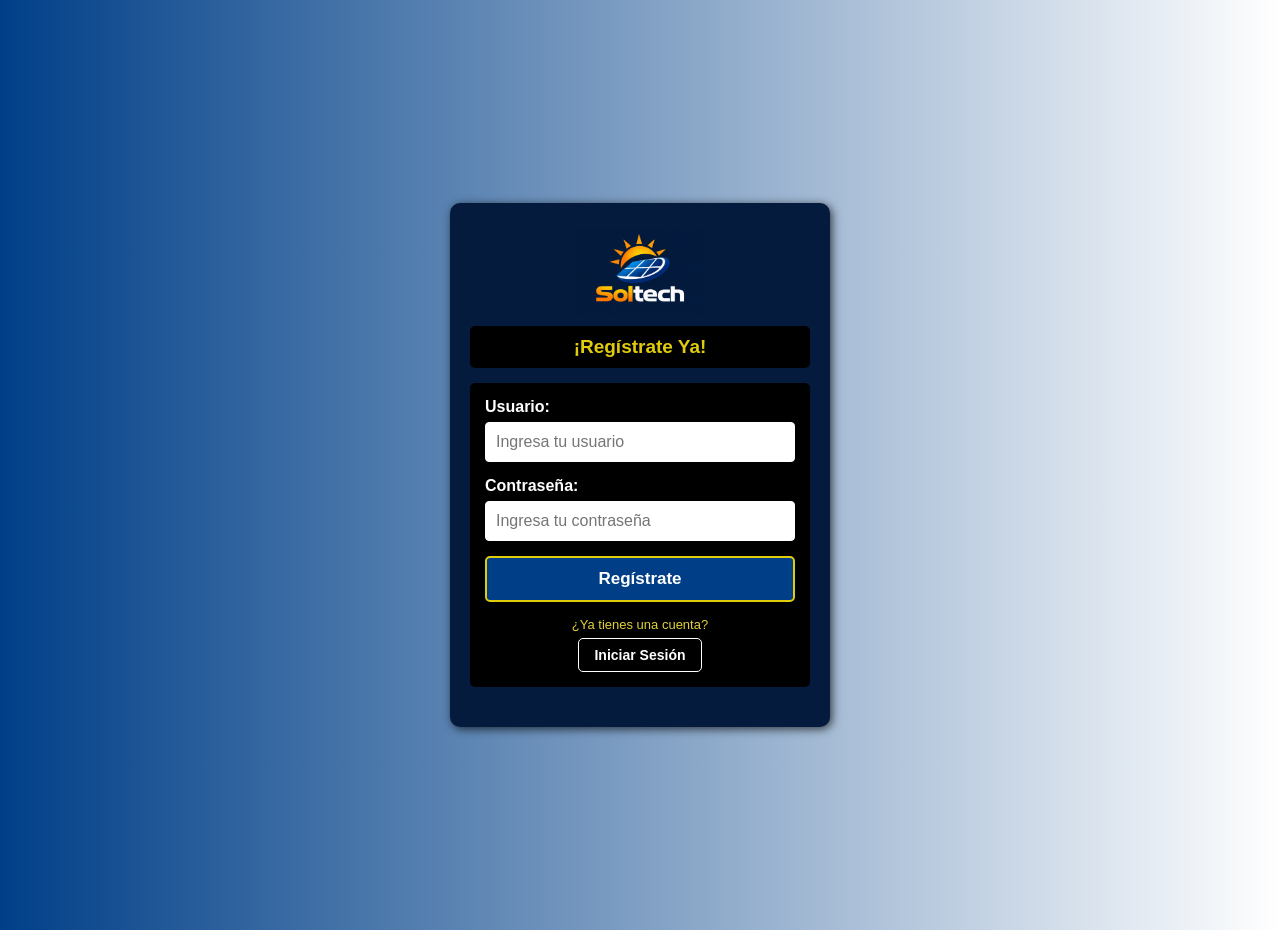
==== commit 41e31f49: "cambios para el inicio de sesion y registro" ====
--- a/index.html
+++ b/index.html
@@ -4,7 +4,7 @@
 <head>
     <meta charset="UTF-8">
     <meta name="viewport" content="width=device-width, initial-scale=1.0">
-    <title>Registro e Inicio de Sesión</title>
+    <title>SolTech | Registro e Inicio de Sesión</title>
     <link rel="stylesheet" href="estilos.css">
 </head>
 
@@ -15,7 +15,7 @@
             <div class="Caja">
                 <div class="Caja2">
                     <div class="Caja2_div1">
-                        <img src="img/Logo-Solari.png" alt="Logo del colegio" width="300" height="250">
+                        <img src="img/Logo-Solari.png" alt="Logo SolTech">
                     </div>
 
                     <div class="Caja2_div2">
@@ -51,41 +51,39 @@
         </div>
 
         <!-- SECCIÓN INICIO DE SESIÓN -->
-        <div class="caja_principal1">
-            <div id="div2" class="oculto">
-                <div class="caja1">
-                    <div class="Caja2">
-                        <div class="Caja2_div1">
-                            <img src="img/Logo-Solari.png" alt="Logo del colegio" width="300" height="250">
+        <div id="div2" class="oculto">
+            <div class="Caja">
+                <div class="Caja2">
+                    <div class="Caja2_div1">
+                        <img src="img/Logo-Solari.png" alt="Logo SolTech">
+                    </div>
+
+                    <div class="Caja2_div2">
+                        <p>Iniciar Sesión</p>
+                    </div>
+
+                    <div class="Caja2_div3">
+                        <div class="campo">
+                            <label for="usuario1">Usuario:</label>
+                            <div class="caja_1">
+                                <input type="text" id="usuario1" name="usuario1" placeholder="Ingresa tu usuario">
+                            </div>
                         </div>
 
-                        <div class="Caja2_div2">
-                            <p>Iniciar Sesión</p>
+                        <div class="campo">
+                            <label for="password1">Contraseña:</label>
+                            <div class="caja_1">
+                                <input type="password" id="password1" name="password1" placeholder="Ingresa tu contraseña">
+                            </div>
                         </div>
 
-                        <div class="Caja2_div3">
-                            <div class="campo">
-                                <label for="usuario1">Usuario:</label>
-                                <div class="caja_1">
-                                    <input type="text" id="usuario1" name="usuario1" placeholder="Ingresa tu usuario">
-                                </div>
-                            </div>
+                        <div class="Caja2_div4">
+                            <button type="button" class="boton" onclick="Inicio1()">Iniciar Sesión</button>
+                        </div>
 
-                            <div class="campo">
-                                <label for="password1">Contraseña:</label>
-                                <div class="caja_1">
-                                    <input type="password" id="password1" name="password1" placeholder="Ingresa tu contraseña">
-                                </div>
-                            </div>
-
-                            <div class="Caja2_div4">
-                                <button type="button" class="boton" onclick="Inicio1()">Iniciar Sesión</button>
-                            </div>
-
-                            <div class="Caja2_div5">
-                                <p>¿No tienes una cuenta?</p>
-                                <button type="button" class="boton boton-secundario" onclick="mostrar('div1')">Regístrate</button>
-                            </div>
+                        <div class="Caja2_div5">
+                            <p>¿No tienes una cuenta?</p>
+                            <button type="button" class="boton boton-secundario" onclick="mostrar('div1')">Regístrate</button>
                         </div>
                     </div>
                 </div>
--- a/estilos.css
+++ b/estilos.css
@@ -4,52 +4,75 @@
     box-sizing: border-box;
 }
 
+/* Ocultar elementos */
 .oculto {
     display: none !important;
 }
 
-.caja_principal,
-.caja_principal1 {
-    display: flex;
-    justify-content: center;
-    align-items: center;
-    width: 100%;
+/* Mostrar elementos como Flex centrado */
+.visible {
+    display: flex !important;
+    justify-content: center !important;
+    align-items: center !important;
+    width: 100% !important;
 }
 
-.caja1,
+/* Contenedor principal de los formularios */
+.caja_principal {
+    display: flex !important;
+    justify-content: center !important;
+    align-items: center !important;
+    width: 100% !important;
+    min-height: 100vh;
+}
+
 .Caja {
-    margin: 0 !important;
-    display: flex;
-    justify-content: center;
-    width: 100%;
+    display: flex !important;
+    justify-content: center !important;
+    align-items: center !important;
+    width: 100% !important;
 }
 
 .caja_1 {
-    width: 100%;
+    width: 100% !important;
     display: flex;
     justify-content: center;
 }
 
 body {
-    display: flex;
-    justify-content: center;
-    align-items: center;
+    display: flex !important;
+    justify-content: center !important;
+    align-items: center !important;
     min-height: 100vh;
     background: linear-gradient(to right, #003f88, #FFFFFF);
     font-family: Arial, sans-serif;
+    margin: 0 !important;
+    padding: 15px;
 }
 
+/* LA CAJA DE AMBOS FORMULARIOS (ANCHO UNIFICADO Y DELGADO) */
 .Caja2 {
-    width: 450px;
+    width: 100% !important;
+    max-width: 380px !important;
     background-color: #041b3e;
     box-shadow: 2px 2px 10px rgba(0, 0, 0, 0.7);
     border-radius: 10px;
-    padding: 30px;
+    padding: 25px 20px;
+    margin: 0 auto !important;
 }
 
 .Caja2_div1 {
     text-align: center;
-    margin-bottom: 15px;
+    margin-bottom: 12px;
+}
+
+/* Control estricto de la imagen para que no ensanche el registro */
+.Caja2_div1 img {
+    width: 100% !important;
+    max-width: 130px !important;
+    height: auto !important;
+    margin: 0 auto;
+    display: block;
 }
 
 .Caja2_div2 {
@@ -57,7 +80,7 @@
     background-color: #000000;
     padding: 10px;
     color: #e0cb0d;
-    font-size: 22px;
+    font-size: 19px;
     font-weight: bold;
     border-radius: 5px;
     margin-bottom: 15px;
@@ -66,7 +89,7 @@
 .Caja2_div3 {
     background-color: #000000;
     color: #e0cb0d;
-    padding: 20px;
+    padding: 15px;
     border-radius: 5px;
     margin-bottom: 15px;
 }
@@ -85,16 +108,16 @@
 }
 
 .Caja2_div3 input {
-    width: 100%;
+    width: 100% !important;
     padding: 10px;
     border: 1px solid #FFFFFF;
     border-radius: 4px;
-    font-size: 15px;
+    font-size: 16px;
 }
 
-/* BOTÓN PRINCIPAL (Regístrate / Iniciar Sesión) */
+/* BOTÓN PRINCIPAL */
 .Caja2_div4 {
-    margin-top: 20px;
+    margin-top: 15px;
     text-align: center;
 }
 
@@ -102,13 +125,12 @@
     background-color: #003f88;
     border: 2px solid #e0cb0d;
     color: #FFFFFF;
-    font-size: 20px;
+    font-size: 17px;
     font-weight: bold;
     width: 100%;
-    padding: 12px;
+    padding: 11px;
     border-radius: 5px;
     cursor: pointer;
-    transition: background-color 0.3s, color 0.3s;
 }
 
 .Caja2_div4 button:hover {
@@ -118,7 +140,7 @@
 
 /* SECCIÓN CAMBIO DE FORMULARIO */
 .Caja2_div5 {
-    margin-top: 18px;
+    margin-top: 15px;
     display: flex;
     flex-direction: column;
     align-items: center;
@@ -135,86 +157,14 @@
     background-color: transparent;
     border: 1px solid #FFFFFF;
     color: #FFFFFF;
-    font-size: 15px;
+    font-size: 14px;
     font-weight: bold;
-    padding: 8px 20px;
+    padding: 8px 15px;
     border-radius: 5px;
     cursor: pointer;
-    transition: background-color 0.3s, color 0.3s;
 }
 
 .Caja2_div5 button:hover {
     background-color: #FFFFFF;
     color: #041b3e;
-}
-
-/* RESPONSIVE PANTALLAS GRANDES */
-@media (min-width: 2000px) {
-    .Caja2 {
-        width: 722px;
-        padding: 60px 40px;
-    }
-
-    .Caja2_div1 {
-        margin-bottom: 30px;
-    }
-
-    .Caja2_div1 img {
-        width: 400px;
-        height: auto;
-    }
-
-    .Caja2_div2 {
-        font-size: 28px;
-        padding: 18px;
-        margin-bottom: 25px;
-    }
-
-    .Caja2_div3 {
-        padding: 30px 20px;
-        margin-bottom: 25px;
-    }
-
-    .Caja2_div3 .campo {
-        margin-bottom: 20px;
-    }
-
-    .Caja2_div3 input {
-        padding: 18px;
-        font-size: 25px;
-    }
-
-    .Caja2_div4 button {
-        font-size: 32px;
-        padding: 18px;
-    }
-
-    .Caja2_div5 p {
-        font-size: 22px;
-    }
-
-    .Caja2_div5 button {
-        font-size: 25px;
-    }
-}
-
-/* RESPONSIVE MÓVIL */
-@media (max-width: 480px) {
-    .Caja2 {
-        width: 92%;
-        max-width: 100%;
-        padding: 20px;
-        margin: 0 auto;
-    }
-
-    .Caja2_div1 img {
-        width: 100%;
-        max-width: 180px;
-        height: auto;
-    }
-
-    .Caja2_div3 input {
-        padding: 12px;
-        font-size: 16px;
-    }
 }
